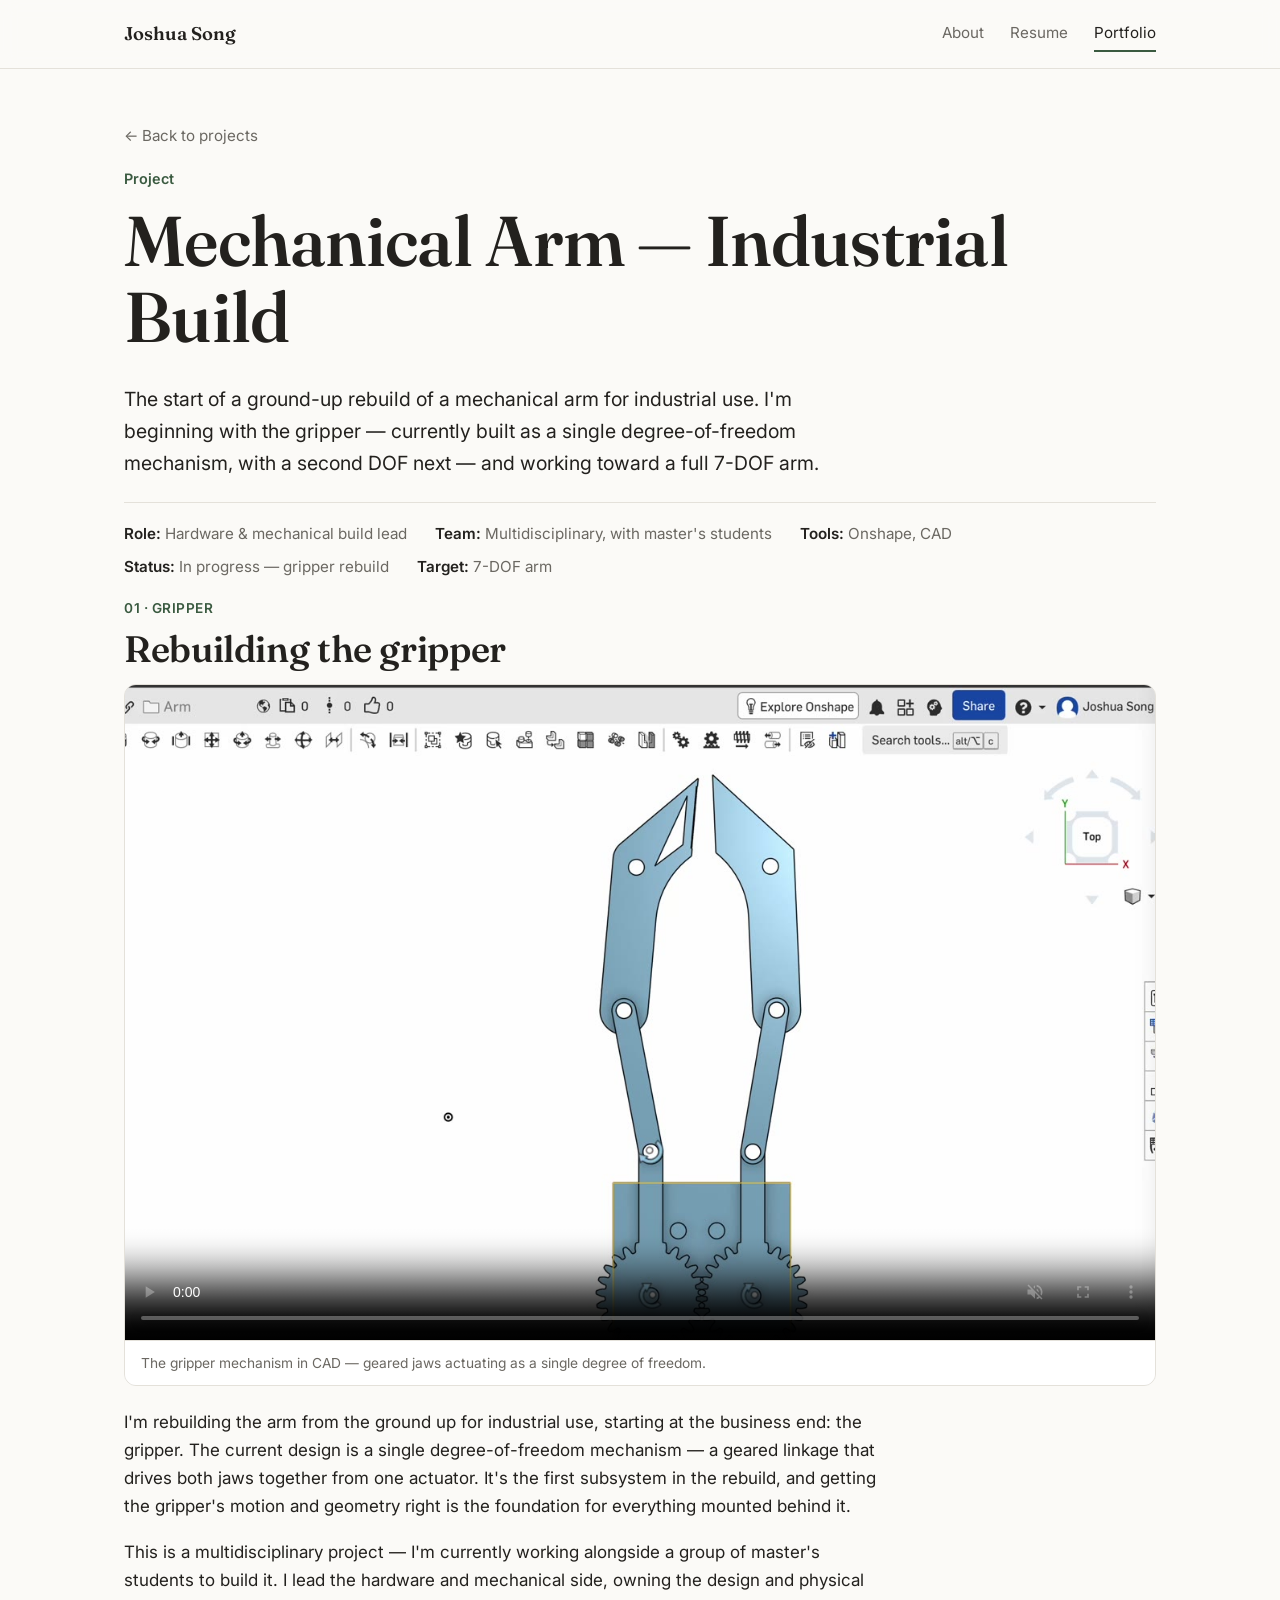
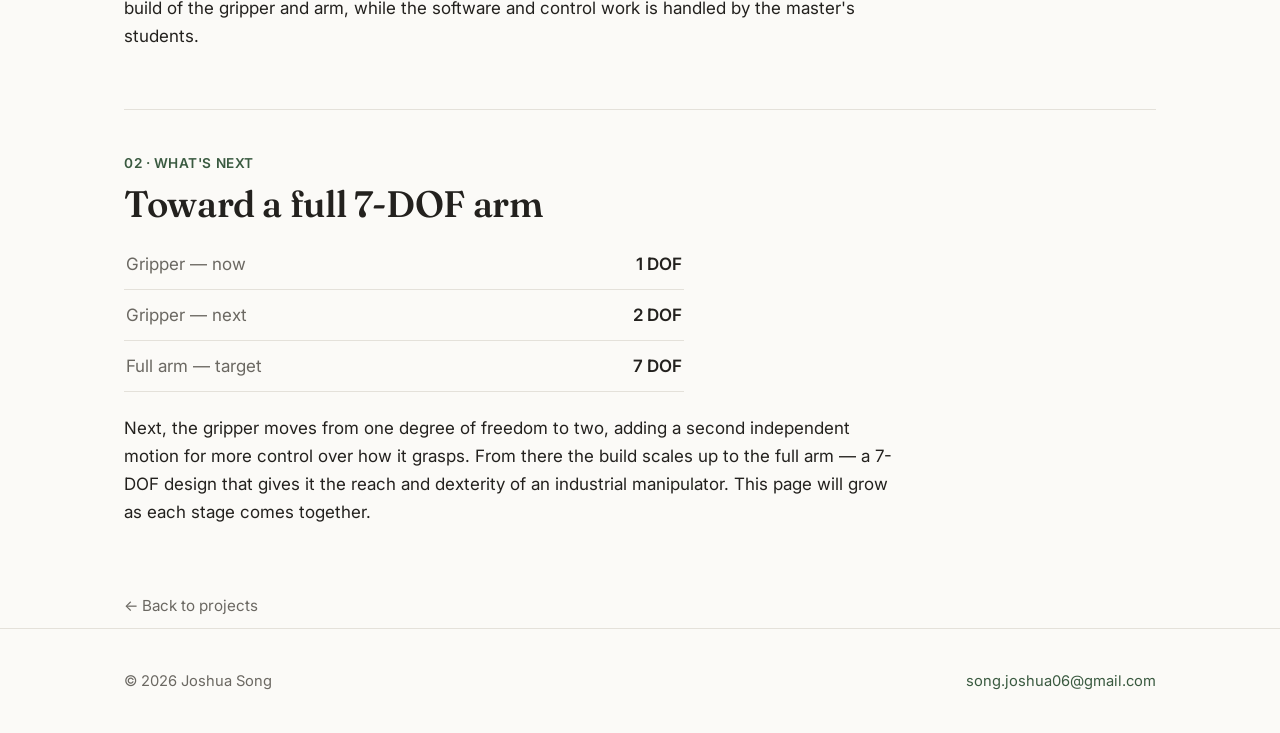
==== arm.html @ 5f2633a7 "Add files via upload" ====
<!DOCTYPE html>
<html lang="en">
<head>
  <meta charset="UTF-8" />
  <meta name="viewport" content="width=device-width, initial-scale=1.0" />
  <title>Mechanical Arm — Joshua Song</title>

  <link rel="stylesheet" href="style.css" />
  <link rel="preconnect" href="https://fonts.googleapis.com" />
  <link rel="preconnect" href="https://fonts.gstatic.com" crossorigin />
  <link href="https://fonts.googleapis.com/css2?family=Fraunces:opsz,wght@9..144,400;9..144,560;9..144,600&family=Inter:wght@400;500;600&display=swap" rel="stylesheet" />

  <style>
    .proj-meta {
      display: flex; flex-wrap: wrap; gap: 8px 28px;
      margin-top: 22px; padding-top: 18px;
      border-top: 1px solid var(--line);
      color: var(--muted); font-size: 0.95rem;
    }
    .proj-meta b { color: var(--ink); font-weight: 600; }

    .stage { padding: 42px 0; border-top: 1px solid var(--line); }
    .stage:first-of-type { border-top: 0; padding-top: 18px; }
    .stage .step {
      color: var(--accent); font-weight: 600;
      font-size: 0.85rem; letter-spacing: 0.04em; margin-bottom: 10px;
    }
    .stage figure {
      margin: 0 0 22px; border: 1px solid var(--line);
      border-radius: 12px; overflow: hidden; background: #ededed;
    }
    .stage figure img, .stage figure video { width: 100%; display: block; }
    .stage figcaption {
      font-size: 0.86rem; color: var(--muted);
      padding: 11px 16px; border-top: 1px solid var(--line); background: #fff;
    }
    .stage .txt { max-width: 70ch; }

    .specs { list-style: none; padding: 0; margin: 4px 0 0; max-width: 560px; }
    .specs li { display: flex; justify-content: space-between; gap: 16px; padding: 11px 2px; border-bottom: 1px solid var(--line); }
    .specs li span:first-child { color: var(--muted); }
    .specs li span:last-child { font-weight: 600; color: var(--ink); text-align: right; }

    .backlink { display: inline-block; margin-top: 6px; color: var(--muted); font-size: 0.95rem; }
    .backlink:hover { color: var(--accent); }
  </style>
</head>
<body>

  <nav class="nav">
    <div class="wrap">
      <a class="brand" href="index.html">Joshua Song</a>
      <div class="links">
        <a href="index.html">About</a>
        <a href="resume.html">Resume</a>
        <a href="portfolio.html" class="active">Portfolio</a>
      </div>
    </div>
  </nav>

  <header class="wrap" style="padding-top:48px">
    <a class="backlink" href="portfolio.html">← Back to projects</a>
    <p class="eyebrow" style="margin-top:18px">Project</p>
    <h1>Mechanical Arm — Industrial Build</h1>
    <p class="lead">
      The start of a ground-up rebuild of a mechanical arm for industrial use.
      I'm beginning with the gripper — currently built as a single
      degree-of-freedom mechanism, with a second DOF next — and working toward a
      full 7-DOF arm.
    </p>
    <div class="proj-meta">
      <span><b>Role:</b> Hardware &amp; mechanical build lead</span>
      <span><b>Team:</b> Multidisciplinary, with master's students</span>
      <span><b>Tools:</b> Onshape, CAD</span>
      <span><b>Status:</b> In progress — gripper rebuild</span>
      <span><b>Target:</b> 7-DOF arm</span>
    </div>
  </header>

  <section class="wrap">

    <div class="stage">
      <p class="step">01 · GRIPPER</p>
      <h2>Rebuilding the gripper</h2>
      <figure>
        <video src="images/arm-gripper.mp4" poster="images/arm-gripper-poster.jpg"
               controls playsinline muted loop preload="metadata"></video>
        <figcaption>The gripper mechanism in CAD — geared jaws actuating as a single degree of freedom.</figcaption>
      </figure>
      <p class="txt">
        I'm rebuilding the arm from the ground up for industrial use, starting at
        the business end: the gripper. The current design is a single
        degree-of-freedom mechanism — a geared linkage that drives both jaws
        together from one actuator. It's the first subsystem in the rebuild, and
        getting the gripper's motion and geometry right is the foundation for
        everything mounted behind it.
      </p>
      <p class="txt">
        This is a multidisciplinary project — I'm currently working alongside a
        group of master's students to build it. I lead the hardware and
        mechanical side, owning the design and physical build of the gripper and
        arm, while the software and control work is handled by the master's
        students.
      </p>
    </div>

    <div class="stage">
      <p class="step">02 · WHAT'S NEXT</p>
      <h2>Toward a full 7-DOF arm</h2>
      <ul class="specs">
        <li><span>Gripper — now</span><span>1 DOF</span></li>
        <li><span>Gripper — next</span><span>2 DOF</span></li>
        <li><span>Full arm — target</span><span>7 DOF</span></li>
      </ul>
      <p class="txt" style="margin-top:22px">
        Next, the gripper moves from one degree of freedom to two, adding a
        second independent motion for more control over how it grasps. From
        there the build scales up to the full arm — a 7-DOF design that gives it
        the reach and dexterity of an industrial manipulator. This page will grow
        as each stage comes together.
      </p>
    </div>

    <a class="backlink" href="portfolio.html" style="margin:8px 0 10px">← Back to projects</a>
  </section>

  <footer>
    <div class="wrap">
      <span>© 2026 Joshua Song</span>
      <span><a href="mailto:song.joshua06@gmail.com">song.joshua06@gmail.com</a></span>
    </div>
  </footer>

</body>
</html>
---- style.css ----
:root {

  --paper:      #FBFAF7;
  --ink:        #23211E;
  --muted:      #6B6862;
  --accent:     #3A5A40;
  --accent-ink: #2b4530;
  --wash:       #EEF1EA;
  --line:       #E4E1DA;

  --font-display: "Fraunces", Georgia, "Times New Roman", serif;
  --font-body:    "Inter", -apple-system, Segoe UI, Roboto, sans-serif;

  --maxw: 1080px;
}

* { box-sizing: border-box; }

html {
  scroll-behavior: smooth;
  -webkit-text-size-adjust: 100%;
  overflow-x: hidden;
}

body {
  margin: 0;
  background: var(--paper);
  color: var(--ink);
  font-family: var(--font-body);
  font-size: 17px;
  line-height: 1.65;
  -webkit-font-smoothing: antialiased;
}

.wrap {
  width: 100%;
  max-width: var(--maxw);
  margin: 0 auto;
  padding: 0 24px;
}

h1, h2, h3 {
  font-family: var(--font-display);
  font-weight: 560;
  line-height: 1.08;
  letter-spacing: -0.01em;
  margin: 0 0 0.4em;
}

h1 { font-size: clamp(2.6rem, 6vw, 4.4rem); }
h2 { font-size: clamp(1.6rem, 3.4vw, 2.3rem); }
h3 { font-size: 1.2rem; font-weight: 600; }

p { margin: 0 0 1em; }

a { color: var(--accent); text-decoration: none; }
a:hover { color: var(--accent-ink); text-decoration: underline; }

img { max-width: 100%; display: block; }

.nav {
  position: sticky;
  top: 0;
  z-index: 10;
  background: color-mix(in srgb, var(--paper) 88%, transparent);
  backdrop-filter: blur(8px);
  border-bottom: 1px solid var(--line);
}
.nav .wrap {
  display: flex;
  align-items: center;
  justify-content: space-between;
  height: 68px;
}
.nav .brand {
  font-family: var(--font-display);
  font-size: 1.15rem;
  font-weight: 600;
  color: var(--ink);
}
.nav .brand:hover { text-decoration: none; }
.nav .links { display: flex; gap: 26px; }
.nav .links a {
  color: var(--muted);
  font-size: 0.95rem;
  padding: 4px 0;
  border-bottom: 2px solid transparent;
}
.nav .links a:hover { color: var(--ink); text-decoration: none; }
.nav .links a.active {
  color: var(--ink);
  border-bottom-color: var(--accent);
}

section { padding: 72px 0; }
.section-sm { padding: 40px 0; }
.eyebrow {
  color: var(--accent);
  font-weight: 600;
  font-size: 0.9rem;
  margin-bottom: 12px;
}
.lead { font-size: 1.22rem; color: var(--ink); max-width: 62ch; }
.muted { color: var(--muted); }

.btn {
  display: inline-block;
  background: var(--accent);
  color: #fff;
  padding: 12px 22px;
  border-radius: 8px;
  font-weight: 500;
  font-size: 0.98rem;
}
.btn:hover { background: var(--accent-ink); color: #fff; text-decoration: none; }
.btn.ghost {
  background: transparent;
  color: var(--accent);
  border: 1.5px solid var(--accent);
}
.btn.ghost:hover { background: var(--wash); color: var(--accent-ink); }

.hero {
  display: grid;
  grid-template-columns: 1.15fr 0.85fr;
  gap: 56px;
  align-items: center;
  padding: 80px 0 72px;
}
.hero .photo {
  border-radius: 14px;
  overflow: hidden;
  border: 1px solid var(--line);
  aspect-ratio: 4 / 5;
}
.hero .photo img { width: 100%; height: 100%; object-fit: cover; }
.hero .actions { display: flex; gap: 14px; margin-top: 28px; flex-wrap: wrap; }

.about {
  display: grid;
  grid-template-columns: 1fr 1fr;
  gap: 48px;
  border-top: 1px solid var(--line);
  padding-top: 56px;
}
.about ul { margin: 0; padding-left: 18px; }
.about li { margin-bottom: 8px; }

.grid {
  display: grid;
  grid-template-columns: repeat(2, 1fr);
  gap: 28px;
}
.card {
  border: 1px solid var(--line);
  border-radius: 12px;
  overflow: hidden;
  background: #fff;
  transition: transform 0.18s ease, box-shadow 0.18s ease;
}
.card:hover { transform: translateY(-3px); box-shadow: 0 10px 30px rgba(35,33,30,0.08); }
.card .thumb { aspect-ratio: 4 / 3; overflow: hidden; background: var(--wash); }
.card .thumb img { width: 100%; height: 100%; object-fit: cover; }
.card .body { padding: 20px 22px 24px; }
.card .body h3 { margin-bottom: 6px; }
.card .tag {
  display: inline-block;
  font-size: 0.8rem;
  color: var(--accent);
  background: var(--wash);
  padding: 3px 10px;
  border-radius: 999px;
  margin-bottom: 10px;
}
.card .body p { color: var(--muted); font-size: 0.97rem; margin: 0; }

.resume-head {
  display: flex;
  justify-content: space-between;
  align-items: flex-end;
  gap: 20px;
  flex-wrap: wrap;
  border-bottom: 1px solid var(--line);
  padding-bottom: 24px;
  margin-bottom: 8px;
}
.resume-head .contact { color: var(--muted); font-size: 0.95rem; text-align: right; }
.resume-head .contact a { color: var(--muted); }

.entry {
  display: grid;
  grid-template-columns: 170px 1fr;
  gap: 24px;
  padding: 26px 0;
  border-bottom: 1px solid var(--line);
}
.entry .when { color: var(--muted); font-size: 0.92rem; padding-top: 3px; }
.entry h3 { margin-bottom: 2px; }
.entry .org { color: var(--accent); font-size: 0.98rem; margin-bottom: 10px; }
.entry ul { margin: 0; padding-left: 18px; }
.entry li { margin-bottom: 6px; color: var(--muted); }

.skills { display: flex; flex-wrap: wrap; gap: 10px; }
.skills span {
  background: var(--wash);
  border: 1px solid var(--line);
  padding: 7px 14px;
  border-radius: 999px;
  font-size: 0.92rem;
}

footer {
  border-top: 1px solid var(--line);
  padding: 40px 0;
  color: var(--muted);
  font-size: 0.92rem;
}
footer .wrap { display: flex; justify-content: space-between; flex-wrap: wrap; gap: 12px; }

@media (max-width: 760px) {
  body { font-size: 16px; }
  .hero { grid-template-columns: 1fr; gap: 32px; padding-top: 48px; }
  .hero .photo { max-width: 340px; }
  .about { grid-template-columns: 1fr; gap: 28px; }
  .grid { grid-template-columns: 1fr; }
  .entry { grid-template-columns: 1fr; gap: 6px; }
  .entry .when { padding-top: 0; }
  .nav .links { gap: 16px; }
  .nav .brand { white-space: nowrap; }
  .resume-head { align-items: flex-start; }
  .resume-head .contact { text-align: left; }
  section { padding: 52px 0; }
}

@media (max-width: 430px) {
  .nav .wrap {
    flex-direction: column;
    justify-content: center;
    gap: 6px;
    height: auto;
    padding-top: 12px;
    padding-bottom: 12px;
  }
  .nav .brand { font-size: 1.05rem; }
  .nav .links { gap: 22px; }
  .nav .links a { padding: 6px 0; }
  h1 { font-size: clamp(2.2rem, 9vw, 2.8rem); }
  .actions { width: 100%; }
  .actions .btn { flex: 1; text-align: center; }
}

@media (prefers-reduced-motion: reduce) {
  * { transition: none !important; scroll-behavior: auto !important; }
}

@media print {
  .nav, footer, .no-print { display: none !important; }
  body { font-size: 12px; }
  .entry { break-inside: avoid; }
}
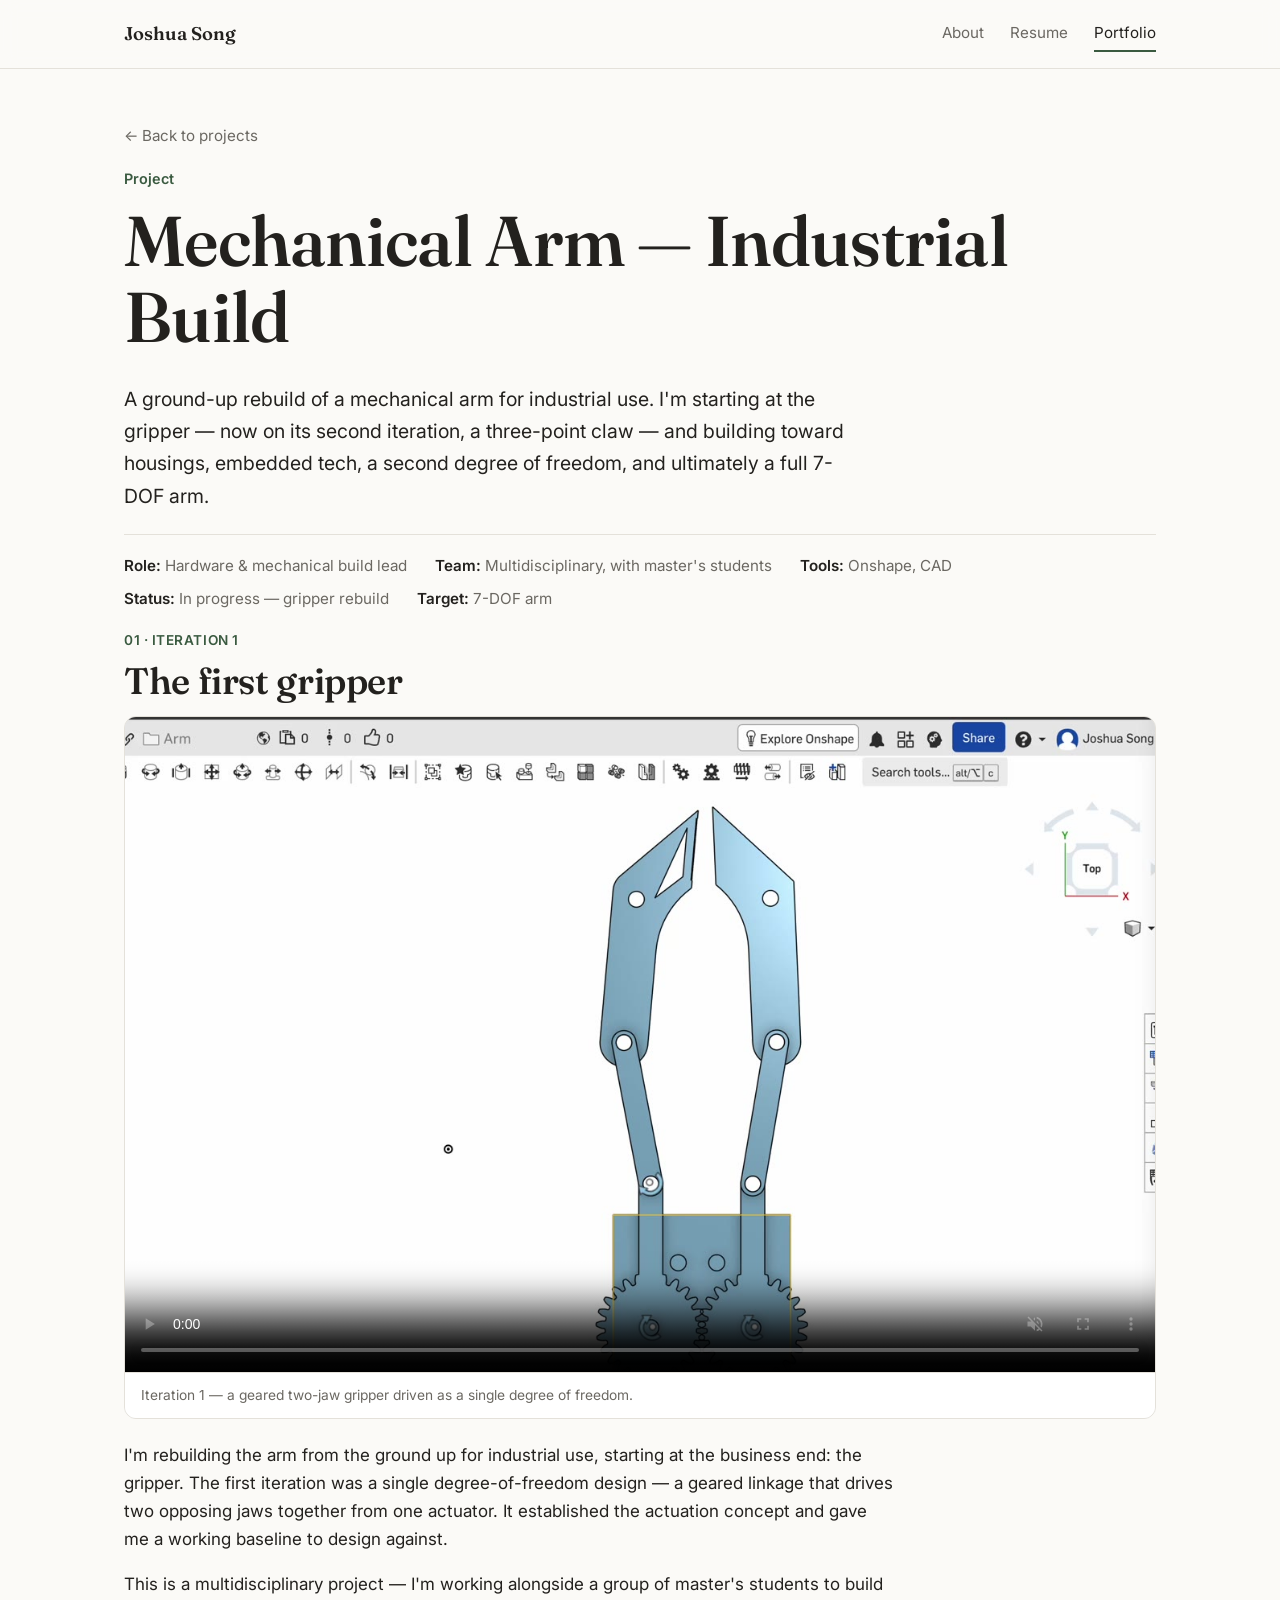
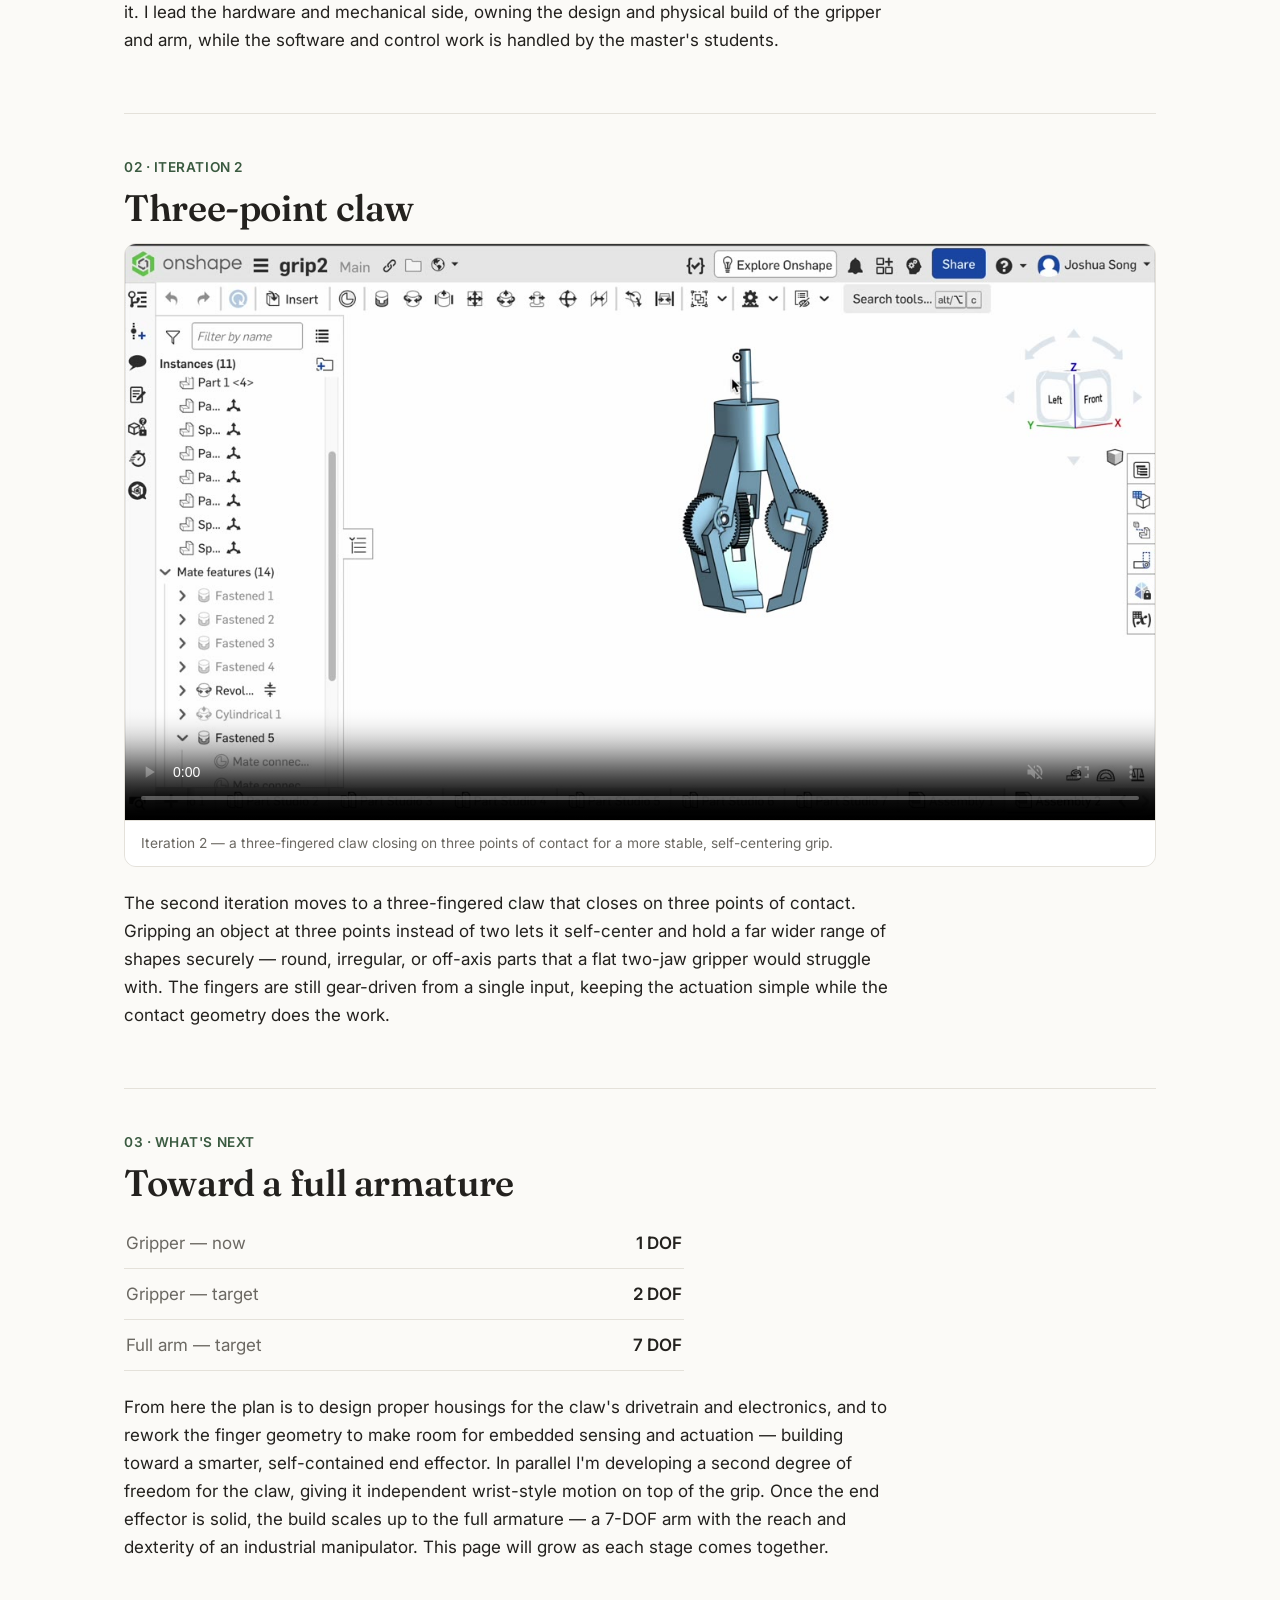
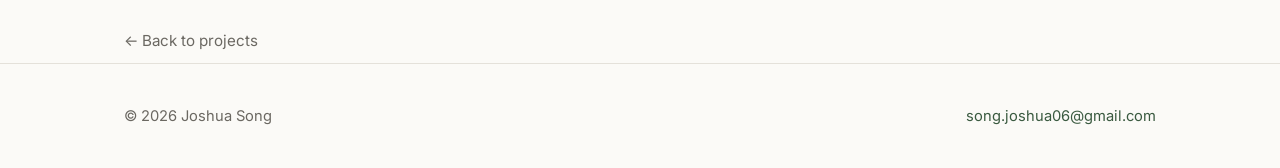
==== commit e8155726: "Add files via upload" ====
--- a/arm.html
+++ b/arm.html
@@ -63,10 +63,10 @@
     <p class="eyebrow" style="margin-top:18px">Project</p>
     <h1>Mechanical Arm — Industrial Build</h1>
     <p class="lead">
-      The start of a ground-up rebuild of a mechanical arm for industrial use.
-      I'm beginning with the gripper — currently built as a single
-      degree-of-freedom mechanism, with a second DOF next — and working toward a
-      full 7-DOF arm.
+      A ground-up rebuild of a mechanical arm for industrial use. I'm starting
+      at the gripper — now on its second iteration, a three-point claw — and
+      building toward housings, embedded tech, a second degree of freedom, and
+      ultimately a full 7-DOF arm.
     </p>
     <div class="proj-meta">
       <span><b>Role:</b> Hardware &amp; mechanical build lead</span>
@@ -80,44 +80,63 @@
   <section class="wrap">
 
     <div class="stage">
-      <p class="step">01 · GRIPPER</p>
-      <h2>Rebuilding the gripper</h2>
+      <p class="step">01 · ITERATION 1</p>
+      <h2>The first gripper</h2>
       <figure>
         <video src="images/arm-gripper.mp4" poster="images/arm-gripper-poster.jpg"
                controls playsinline muted loop preload="metadata"></video>
-        <figcaption>The gripper mechanism in CAD — geared jaws actuating as a single degree of freedom.</figcaption>
+        <figcaption>Iteration 1 — a geared two-jaw gripper driven as a single degree of freedom.</figcaption>
       </figure>
       <p class="txt">
         I'm rebuilding the arm from the ground up for industrial use, starting at
-        the business end: the gripper. The current design is a single
-        degree-of-freedom mechanism — a geared linkage that drives both jaws
-        together from one actuator. It's the first subsystem in the rebuild, and
-        getting the gripper's motion and geometry right is the foundation for
-        everything mounted behind it.
+        the business end: the gripper. The first iteration was a single
+        degree-of-freedom design — a geared linkage that drives two opposing jaws
+        together from one actuator. It established the actuation concept and gave
+        me a working baseline to design against.
       </p>
       <p class="txt">
-        This is a multidisciplinary project — I'm currently working alongside a
-        group of master's students to build it. I lead the hardware and
-        mechanical side, owning the design and physical build of the gripper and
-        arm, while the software and control work is handled by the master's
-        students.
+        This is a multidisciplinary project — I'm working alongside a group of
+        master's students to build it. I lead the hardware and mechanical side,
+        owning the design and physical build of the gripper and arm, while the
+        software and control work is handled by the master's students.
       </p>
     </div>
 
     <div class="stage">
-      <p class="step">02 · WHAT'S NEXT</p>
-      <h2>Toward a full 7-DOF arm</h2>
+      <p class="step">02 · ITERATION 2</p>
+      <h2>Three-point claw</h2>
+      <figure>
+        <video src="images/arm-gripper-v2.mp4" poster="images/arm-gripper-v2-poster.jpg"
+               controls playsinline muted loop preload="metadata"></video>
+        <figcaption>Iteration 2 — a three-fingered claw closing on three points of contact for a more stable, self-centering grip.</figcaption>
+      </figure>
+      <p class="txt">
+        The second iteration moves to a three-fingered claw that closes on three
+        points of contact. Gripping an object at three points instead of two lets
+        it self-center and hold a far wider range of shapes securely — round,
+        irregular, or off-axis parts that a flat two-jaw gripper would struggle
+        with. The fingers are still gear-driven from a single input, keeping the
+        actuation simple while the contact geometry does the work.
+      </p>
+    </div>
+
+    <div class="stage">
+      <p class="step">03 · WHAT'S NEXT</p>
+      <h2>Toward a full armature</h2>
       <ul class="specs">
         <li><span>Gripper — now</span><span>1 DOF</span></li>
-        <li><span>Gripper — next</span><span>2 DOF</span></li>
+        <li><span>Gripper — target</span><span>2 DOF</span></li>
         <li><span>Full arm — target</span><span>7 DOF</span></li>
       </ul>
       <p class="txt" style="margin-top:22px">
-        Next, the gripper moves from one degree of freedom to two, adding a
-        second independent motion for more control over how it grasps. From
-        there the build scales up to the full arm — a 7-DOF design that gives it
-        the reach and dexterity of an industrial manipulator. This page will grow
-        as each stage comes together.
+        From here the plan is to design proper housings for the claw's drivetrain
+        and electronics, and to rework the finger geometry to make room for
+        embedded sensing and actuation — building toward a smarter, self-contained
+        end effector. In parallel I'm developing a second degree of freedom for
+        the claw, giving it independent wrist-style motion on top of the grip.
+        Once the end effector is solid, the build scales up to the full armature —
+        a 7-DOF arm with the reach and dexterity of an industrial manipulator.
+        This page will grow as each stage comes together.
       </p>
     </div>
 
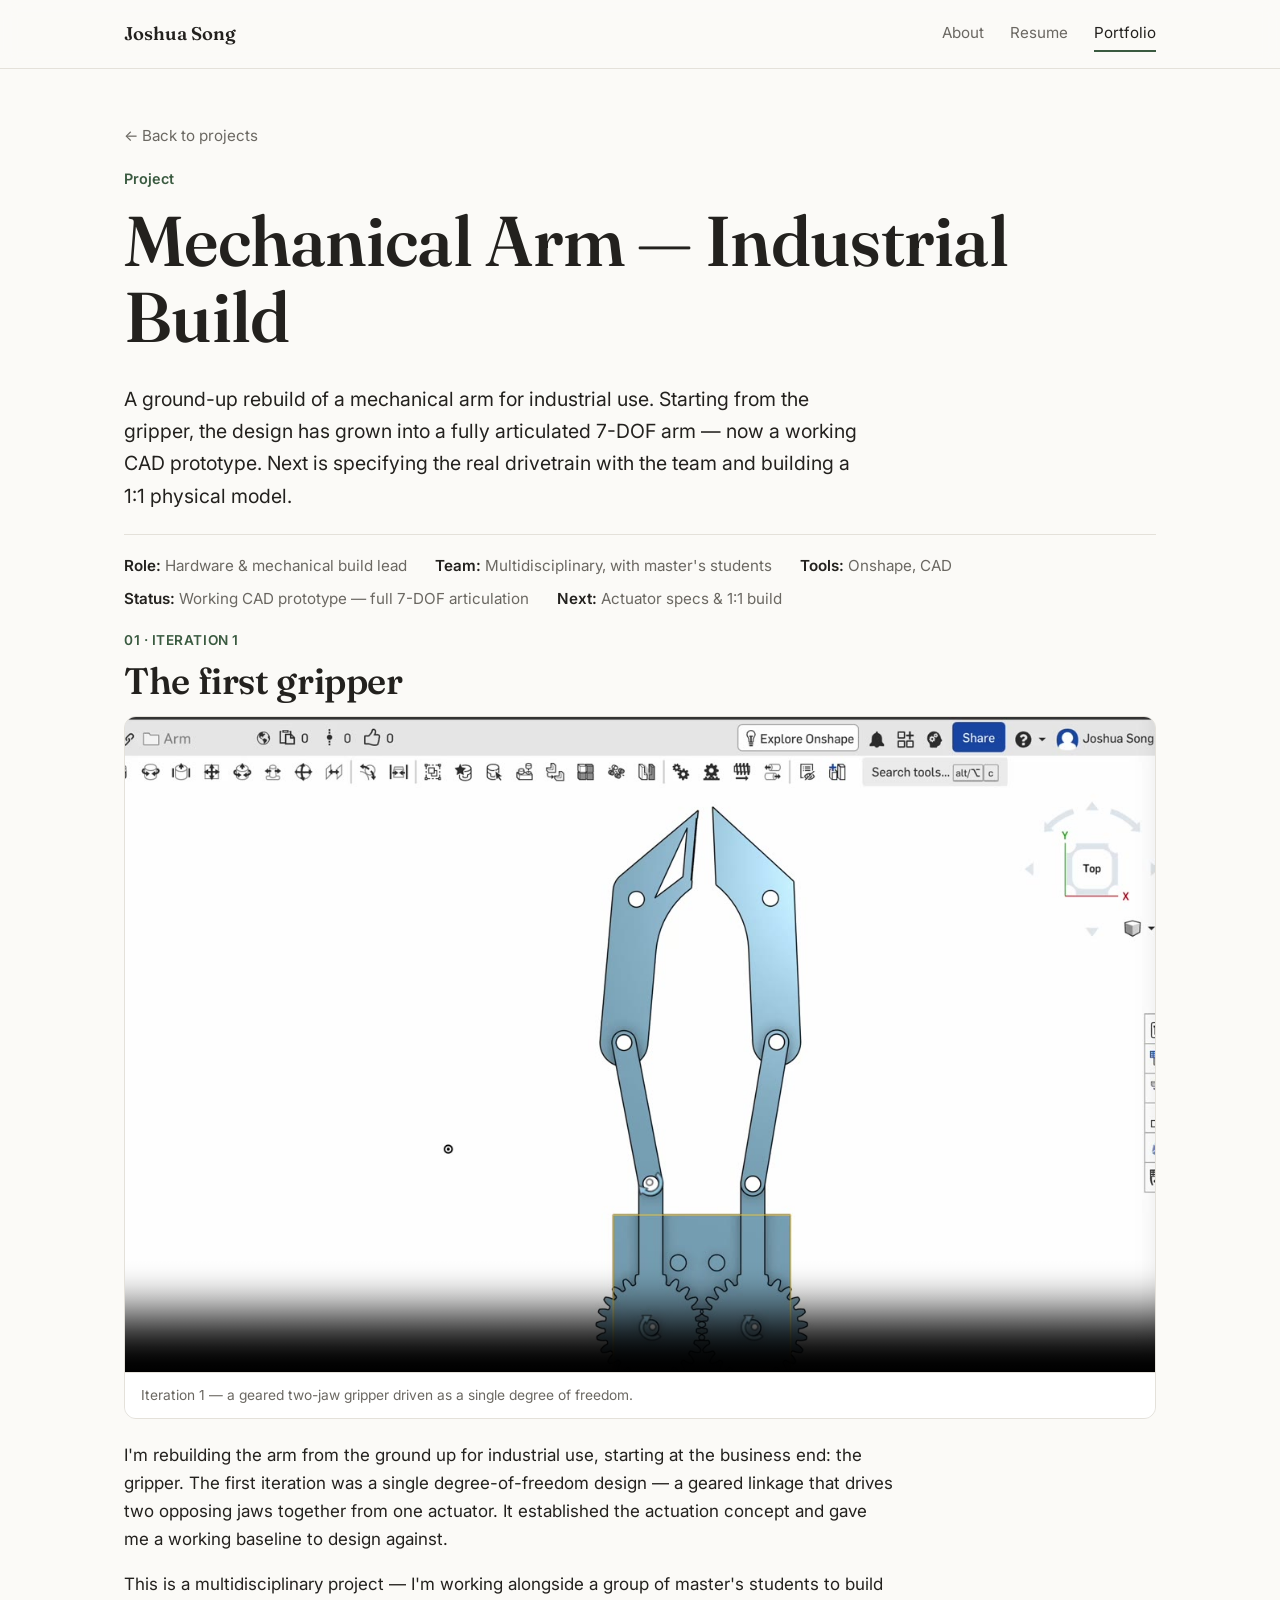
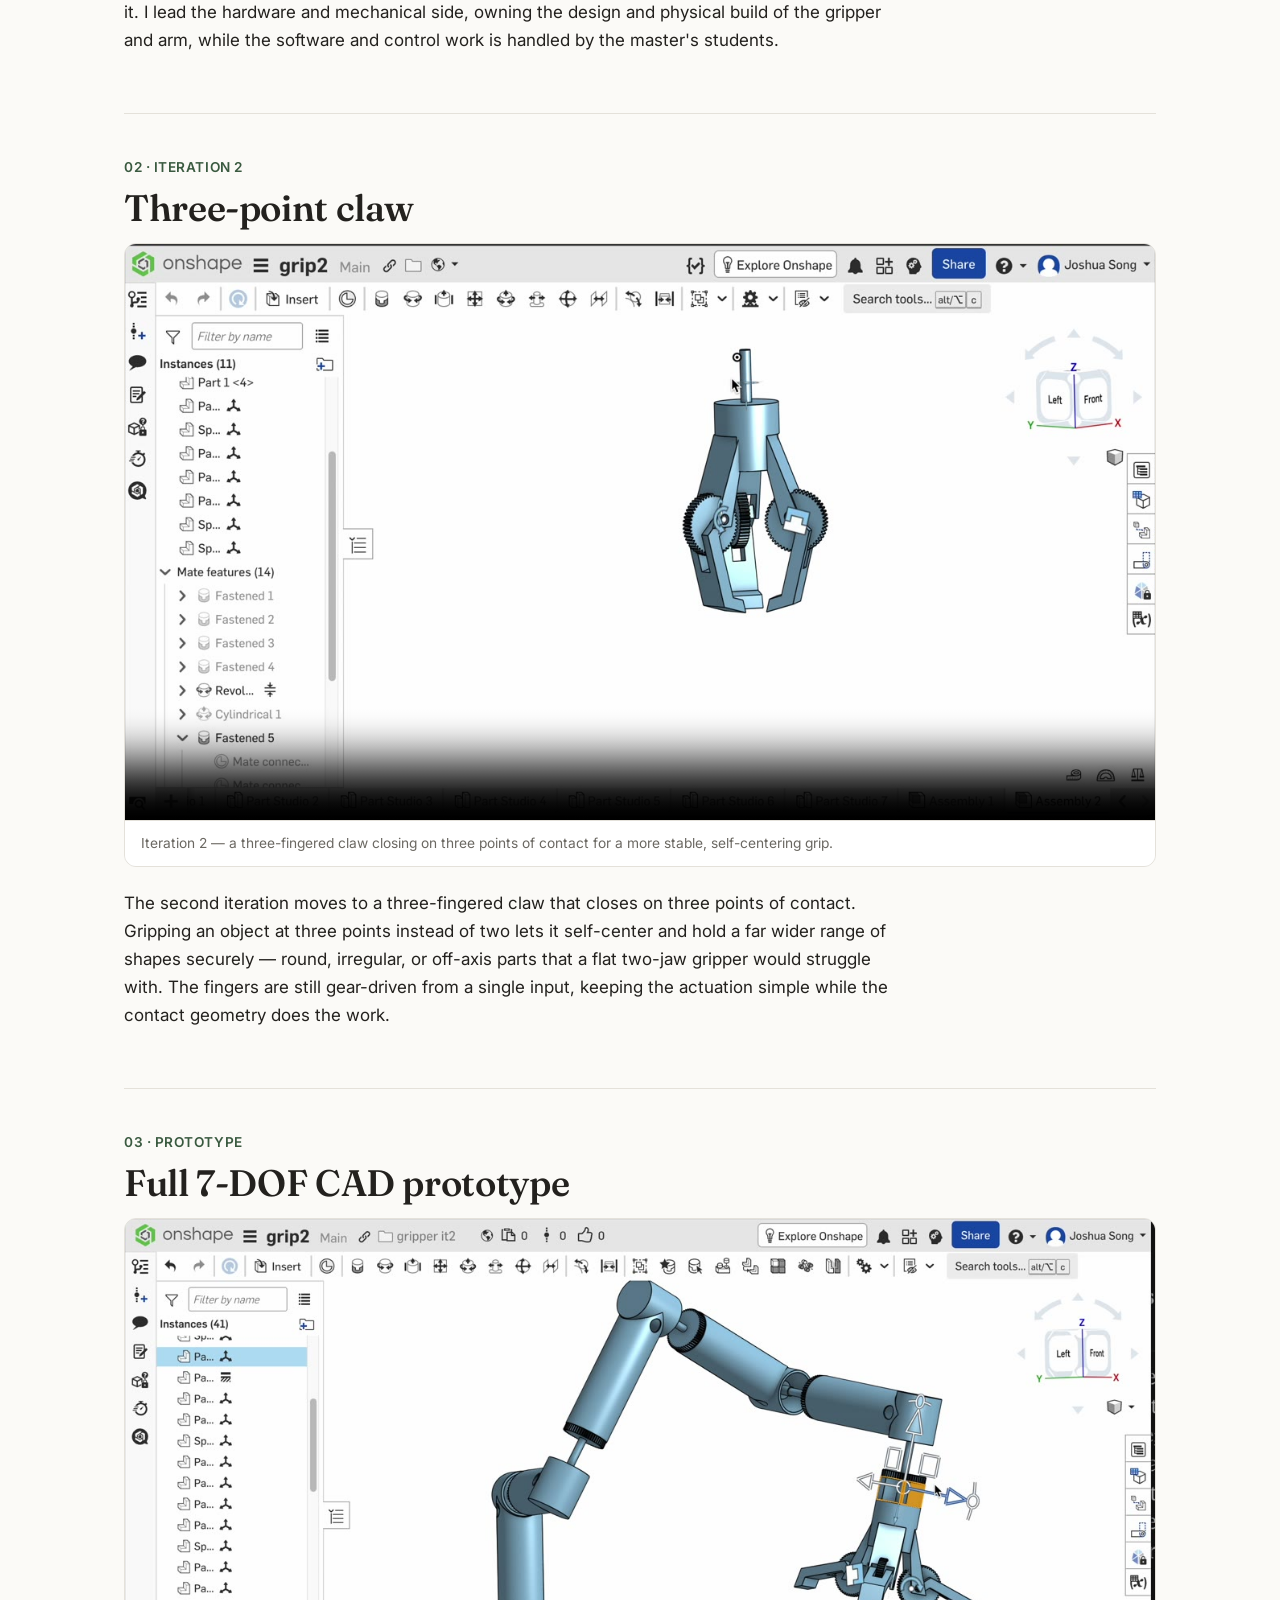
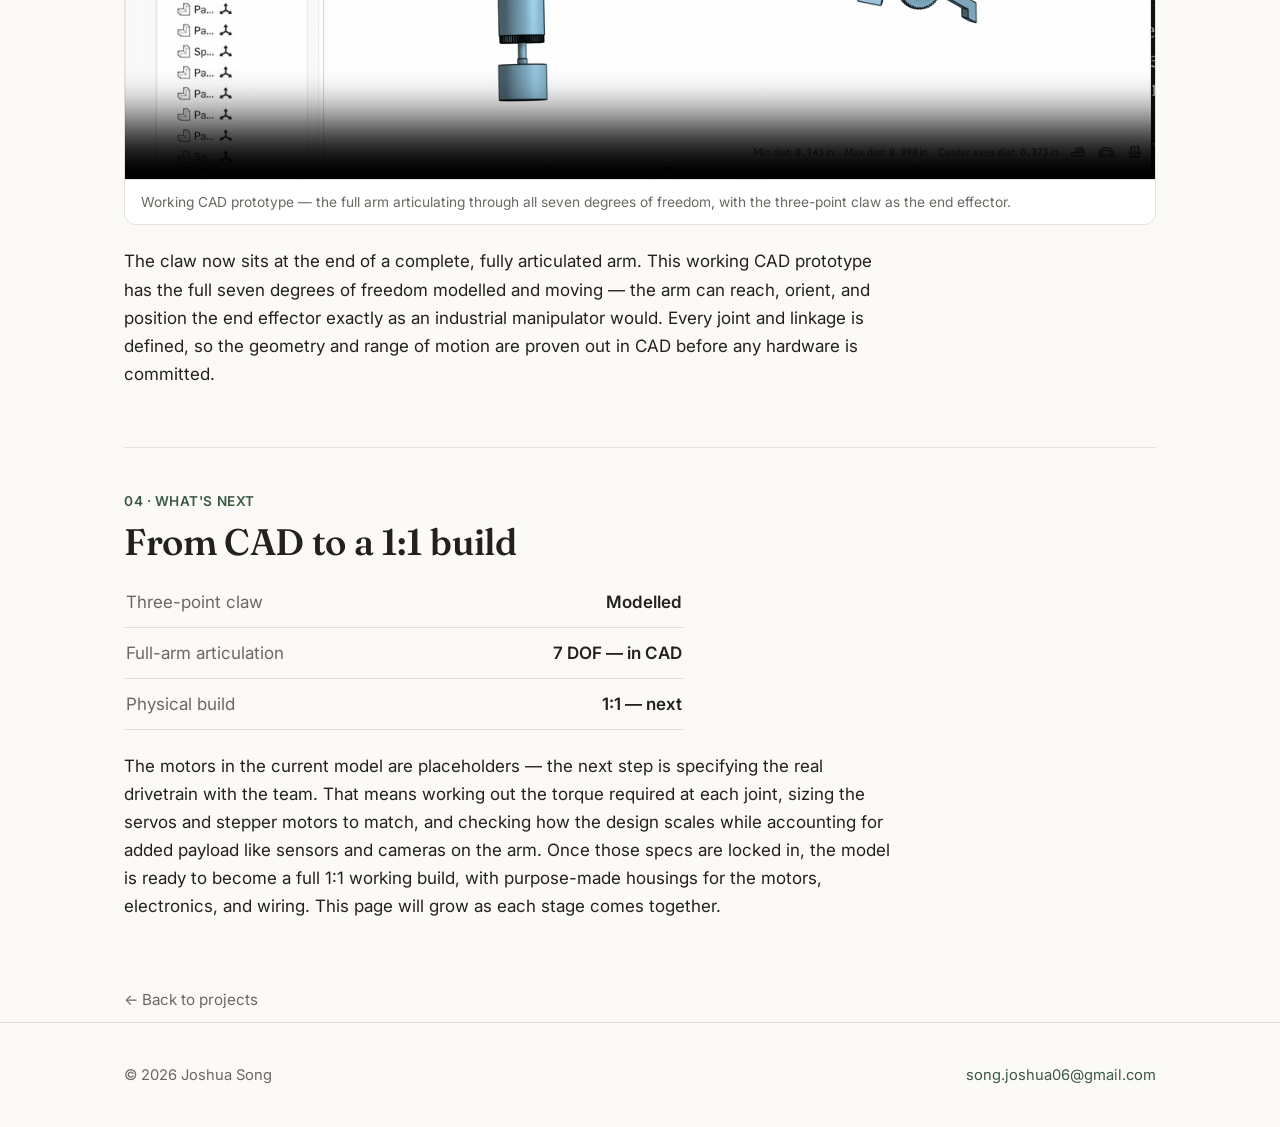
==== commit 5bb1bb74: "Add files via upload" ====
--- a/arm.html
+++ b/arm.html
@@ -63,17 +63,17 @@
     <p class="eyebrow" style="margin-top:18px">Project</p>
     <h1>Mechanical Arm — Industrial Build</h1>
     <p class="lead">
-      A ground-up rebuild of a mechanical arm for industrial use. I'm starting
-      at the gripper — now on its second iteration, a three-point claw — and
-      building toward housings, embedded tech, a second degree of freedom, and
-      ultimately a full 7-DOF arm.
+      A ground-up rebuild of a mechanical arm for industrial use. Starting from
+      the gripper, the design has grown into a fully articulated 7-DOF arm — now
+      a working CAD prototype. Next is specifying the real drivetrain with the
+      team and building a 1:1 physical model.
     </p>
     <div class="proj-meta">
       <span><b>Role:</b> Hardware &amp; mechanical build lead</span>
       <span><b>Team:</b> Multidisciplinary, with master's students</span>
       <span><b>Tools:</b> Onshape, CAD</span>
-      <span><b>Status:</b> In progress — gripper rebuild</span>
-      <span><b>Target:</b> 7-DOF arm</span>
+      <span><b>Status:</b> Working CAD prototype — full 7-DOF articulation</span>
+      <span><b>Next:</b> Actuator specs &amp; 1:1 build</span>
     </div>
   </header>
 
@@ -121,21 +121,39 @@
     </div>
 
     <div class="stage">
-      <p class="step">03 · WHAT'S NEXT</p>
-      <h2>Toward a full armature</h2>
+      <p class="step">03 · PROTOTYPE</p>
+      <h2>Full 7-DOF CAD prototype</h2>
+      <figure>
+        <video src="images/arm-7dof.mp4" poster="images/arm-7dof-poster.jpg"
+               controls playsinline muted loop preload="metadata"></video>
+        <figcaption>Working CAD prototype — the full arm articulating through all seven degrees of freedom, with the three-point claw as the end effector.</figcaption>
+      </figure>
+      <p class="txt">
+        The claw now sits at the end of a complete, fully articulated arm. This
+        working CAD prototype has the full seven degrees of freedom modelled and
+        moving — the arm can reach, orient, and position the end effector exactly
+        as an industrial manipulator would. Every joint and linkage is defined, so
+        the geometry and range of motion are proven out in CAD before any hardware
+        is committed.
+      </p>
+    </div>
+
+    <div class="stage">
+      <p class="step">04 · WHAT'S NEXT</p>
+      <h2>From CAD to a 1:1 build</h2>
       <ul class="specs">
-        <li><span>Gripper — now</span><span>1 DOF</span></li>
-        <li><span>Gripper — target</span><span>2 DOF</span></li>
-        <li><span>Full arm — target</span><span>7 DOF</span></li>
+        <li><span>Three-point claw</span><span>Modelled</span></li>
+        <li><span>Full-arm articulation</span><span>7 DOF — in CAD</span></li>
+        <li><span>Physical build</span><span>1:1 — next</span></li>
       </ul>
       <p class="txt" style="margin-top:22px">
-        From here the plan is to design proper housings for the claw's drivetrain
-        and electronics, and to rework the finger geometry to make room for
-        embedded sensing and actuation — building toward a smarter, self-contained
-        end effector. In parallel I'm developing a second degree of freedom for
-        the claw, giving it independent wrist-style motion on top of the grip.
-        Once the end effector is solid, the build scales up to the full armature —
-        a 7-DOF arm with the reach and dexterity of an industrial manipulator.
+        The motors in the current model are placeholders — the next step is
+        specifying the real drivetrain with the team. That means working out the
+        torque required at each joint, sizing the servos and stepper motors to
+        match, and checking how the design scales while accounting for added
+        payload like sensors and cameras on the arm. Once those specs are locked
+        in, the model is ready to become a full 1:1 working build, with purpose-made
+        housings for the motors, electronics, and wiring.
         This page will grow as each stage comes together.
       </p>
     </div>
